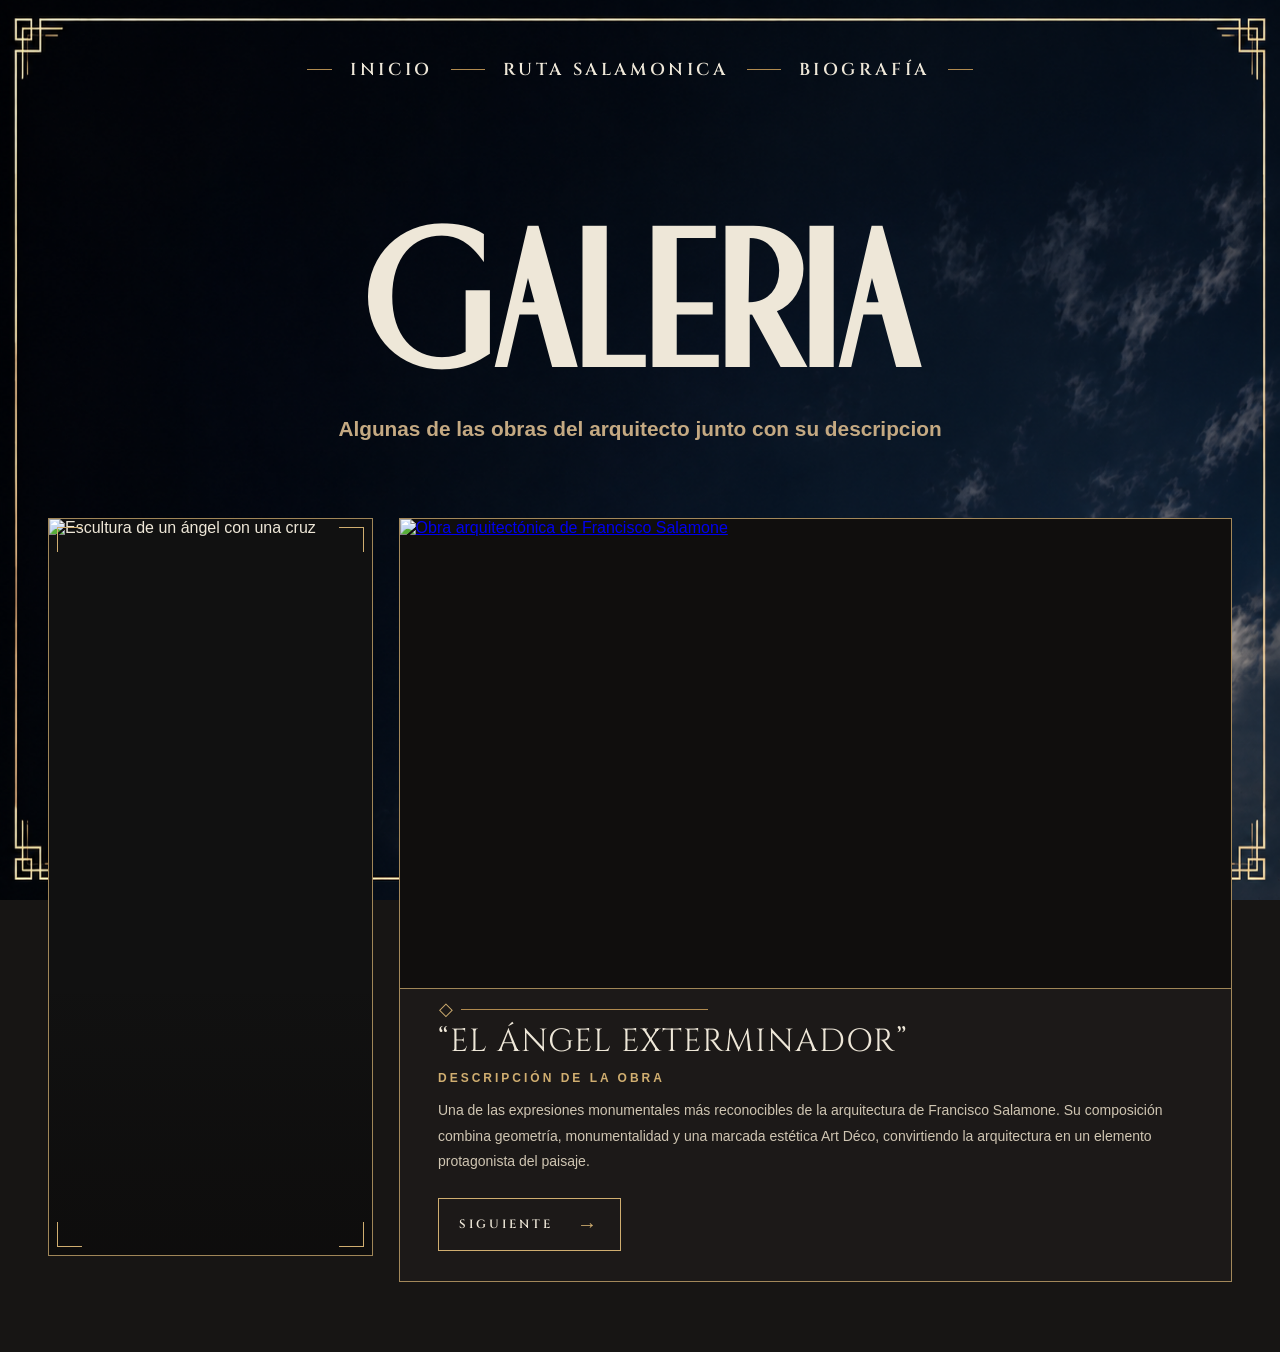
==== galeriaSalamone.html @ 9e05a371 "Add files via upload" ====
<!DOCTYPE html>
<html lang="es">
<head>
    <meta charset="UTF-8">
    <meta name="viewport" content="width=device-width, initial-scale=1.0">
    <!--<link rel="stylesheet" href="./galeriaStyles_ajustada.css">-->
    <title>Galería | Salamone</title>
    
    

    <style>
	
	    
	   
	   
	   	@import url('https://fonts.googleapis.com/css2?family=Cinzel:wght@400;500;600&family=Libre+Baskerville:wght@400&display=swap');
	
	@font-face {
    font-family: "Morrison Regular";
    src: url("./font/Morrison-Regular.otf") format("opentype");
    font-display: swap;
}
:root {
    --fondo: #171514;
    --panel: #1c1918;
    --crema: #eee7d8;
    --crema-suave: #cfc5b2;
    --dorado: #b08a4f;
    --dorado-claro: #d0ae70;
    --borde: rgba(208, 174, 112, .75);
}

* {
    margin: 0;
    padding: 0;
    box-sizing: border-box;
}

html {
    scroll-behavior: smooth;
}

body {
    min-height: 100vh;
    color: var(--crema);
    font-family: 'Montserrat', sans-serif;
    background: var(--fondo) url("./obras/cieloDeco.png") center / cover fixed no-repeat;
      background-size: 100% 100%;
    overflow-x: hidden;
}

.pagina-galeria {
    position: relative;
    width: min(100% - 40px, 1540px);
    min-height: 100vh;
    margin: 0 auto;
    padding: 14px 28px 34px;
    
}

/*.pagina-galeria::before {
    content: "";
    position: absolute;
    inset: 10px;
    border: 1px solid var(--borde);
    pointer-events: none;
    z-index: 20;
}
*/


 .encabezado {
            padding: 70px 0 45px;
            text-align: center;
        }

        .titulo {
	     font-family: "Morrison Regular";
            margin-bottom: 12px;
            font-size: 150px;
	    
        }

        .subtitulo {
            margin-bottom: 20px;
            color: #c4a982;
            font-size: 1.3rem;
        }

        .descripcion {
            max-width: 700px;
            margin: 0 auto;
            color: #ded6c8;
        }

.nav {
    position: relative;
    z-index: 30;
    display: flex;
    align-items: center;
    justify-content: center;
    gap: clamp(28px, 5.5vw, 70px);
    min-height: 110px;
    padding: 20px 24px;
}

.nav a {
    position: relative;
    color: var(--crema);
    text-decoration: none;
    font-family: "Cinzel", serif;
    font-size: clamp(12px, 1.35vw, 20px);
    font-weight: 600;
    letter-spacing: clamp(1px, .28vw, 4px);
    transition: color .3s ease;
}

.nav a::before,
.nav a::after {
    content: "";
    position: absolute;
    top: 50%;
    width: clamp(12px, 2vw, 30px);
    height: 1px;
    background: var(--dorado);
}

.nav a::before {
    right: calc(100% + 18px);
}

.nav a::after {
    left: calc(100% + 18px);
}

.nav a:hover {
    color: #fff;
}















.galeria {
    position: relative;
    z-index: 10;
    display: grid;
    grid-template-columns: minmax(250px, .78fr) minmax(0, 2fr);
    align-items: stretch;
    gap: clamp(16px, 2vw, 28px);
    width: 100%;
    max-width: 1320px;
    margin: 12px auto 0;
}

.panel-escultura {
    position: relative;
    min-width: 0;
    min-height: 0;
    height: clamp(470px, 82vh, 850px);
    overflow: hidden;
    border: 1px solid var(--borde);
    background: #111;
}

.imagen-escultura {
    display: block;
    width: 100%;
    height: 100%;
    object-fit: fill;
    object-position: center 35%;
    transition: transform .8s ease;
}

.panel-escultura:hover .imagen-escultura {
    transform: scale(1.025);
}

.panel-escultura::after {
    content: "";
    position: absolute;
    inset: 0;
    background: linear-gradient(to top, rgba(10, 8, 7, .45), transparent 38%);
    pointer-events: none;
}

.esquina-panel {
    position: absolute;
    z-index: 5;
    width: 25px;
    height: 25px;
    border-color: var(--dorado-claro);
    border-style: solid;
    pointer-events: none;
}

.esquina-superior-izquierda {
    top: 8px;
    left: 8px;
    border-width: 1px 0 0 1px;
}

.esquina-superior-derecha {
    top: 8px;
    right: 8px;
    border-width: 1px 1px 0 0;
}

.esquina-inferior-izquierda {
    bottom: 8px;
    left: 8px;
    border-width: 0 0 1px 1px;
}

.esquina-inferior-derecha {
    right: 8px;
    bottom: 8px;
    border-width: 0 1px 1px 0;
}

.panel-contenido {
    display: grid;
    grid-template-rows: minmax(0, 1fr) auto;
    min-width: 0;
    min-height: 0;
    overflow: hidden;
    border: 1px solid var(--borde);
    background: var(--panel);
}

.imagen-principal {
    position: relative;
    min-width: 0;
    height: clamp(300px, 38vw, 470px);
    overflow: hidden;
    border-bottom: 1px solid var(--borde);
    background: #100e0d;
}

.imagen-principal a {
    display: block;
    width: 100%;
    height: 100%;
}

.imagen-principal img {
    display: block;
    width: 100%;
    height: 100%;
    object-fit: cover;
    object-position: center;
    transition: transform .7s ease;
    object-position: center 15%;
    
}

.imagen-principal:hover img {
    transform: scale(1.02);
}

.informacion-obra {
    position: relative;
    padding: 34px clamp(22px, 3vw, 42px) 30px;
}

.informacion-obra::before {
    content: "";
    position: absolute;
    top: 20px;
    left: clamp(22px, 3vw, 42px);
    width: min(270px, 55%);
    height: 1px;
    background: var(--dorado);
}

.informacion-obra::after {
    content: "◇";
    position: absolute;
    top: 9px;
    left: calc(clamp(22px, 3vw, 42px) - 7px);
    padding: 0 8px;
    color: var(--dorado-claro);
    background: var(--panel);
    font-size: 18px;
}

.titulo-obra h1 {
    margin-bottom: 10px;
    color: var(--crema);
    font-family: 'Cinzel', serif;
    font-size: clamp(25px, 2.5vw, 39px);
    font-weight: 400;
    line-height: 1.2;
    letter-spacing: 1px;
}

.titulo-obra h2 {
    margin-bottom: 13px;
    color: var(--dorado-claro);
    font-size: 12px;
    font-weight: 600;
    letter-spacing: 3px;
}

.descripcion-obra {
    max-width: 850px;
    color: var(--crema-suave);
    font-size: 14px;
    font-weight: 300;
    line-height: 1.8;
}

.boton-siguiente {
    display: inline-flex;
    align-items: center;
    justify-content: center;
    gap: 24px;
    margin-top: 24px;
    padding: 12px 20px;
    border: 1px solid var(--dorado-claro);
    color: var(--crema);
    background: transparent;
    font-family: 'Cinzel', serif;
    font-size: 12px;
    font-weight: 600;
    letter-spacing: 3px;
    text-decoration: none;
    transition: color .3s ease, background .3s ease, border-color .3s ease;
}

.boton-siguiente span {
    color: var(--dorado-claro);
    font-size: 20px;
    transition: transform .3s ease;
}

.boton-siguiente:hover {
    color: var(--fondo);
    background: var(--dorado-claro);
    border-color: var(--dorado-claro);
}

.boton-siguiente:hover span {
    color: var(--fondo);
    transform: translateX(5px);
}

@media (max-width: 900px) {
    .pagina-galeria {
        width: calc(100% - 24px);
        padding: 10px 18px 28px;
    }

    .galeria {
        grid-template-columns: minmax(190px, .7fr) minmax(0, 1.5fr);
        gap: 14px;
    }

    .panel-escultura {
        height: 570px;
    }

    .imagen-principal {
        height: 350px;
    }

    .informacion-obra {
        padding: 32px 22px 24px;
    }

    .titulo-obra h1 {
        font-size: clamp(22px, 3vw, 30px);
    }
}

@media (max-width: 650px) {
    .pagina-galeria {
        width: calc(100% - 14px);
        padding: 8px 12px 22px;
    }

    .navegacion {
        min-height: 75px;
        gap: 14px 25px;
        padding: 18px 8px;
    }

    .navegacion a {
        font-size: 10px;
        letter-spacing: 1px;
    }

    .navegacion a::before,
    .navegacion a::after {
        display: none;
    }

    .galeria {
        grid-template-columns: 1fr;
        gap: 15px;
        margin-top: 12px;
    }

    .panel-escultura {
        height: min(115vw, 500px);
        min-height: 300px;
    }

    .imagen-escultura {
        object-position: center 30%;
    }

    .imagen-principal {
        height: clamp(230px, 65vw, 380px);
    }

    .informacion-obra {
        padding: 34px 20px 24px;
    }

    .titulo-obra h1 {
        font-size: clamp(22px, 6vw, 30px);
    }

    .titulo-obra h2 {
        font-size: 10px;
        letter-spacing: 2px;
    }

    .descripcion-obra {
        font-size: 13px;
    }
}

@media (prefers-reduced-motion: reduce) {
    *,
    *::before,
    *::after {
        scroll-behavior: auto !important;
        transition-duration: .01ms !important;
    }
}

	    
	    
	    
	    
	    
	    
	</style>
</head>

 </head>

<body>
    
    <div class="pagina-galeria">
      
    <nav class="nav">

            <a href="./index.html">INICIO
        </a>

        <a href="./ruta_salamonica.html">
            RUTA SALAMONICA 
        </a>

        <a href="./biografia.html">
            BIOGRAFÍA
        </a>

    </nav>
    
    
    
    
    <header class="encabezado">
<h1 class="titulo">GALERIA</h1>
<h2 class="subtitulo">Algunas de las obras del arquitecto junto con su descripcion</h2>
</header>

        <main class="galeria" id="galeria">
            <section class="panel-escultura" aria-label="Escultura destacada">
                <span class="esquina-panel esquina-superior-izquierda"></span>
                <span class="esquina-panel esquina-superior-derecha"></span>
                <span class="esquina-panel esquina-inferior-izquierda"></span>
                <span class="esquina-panel esquina-inferior-derecha"></span>
                <img
                    src="/home/morena/Downloads/Faceted Stone Guardian with Cross.png"
                    alt="Escultura de un ángel con una cruz"
                    class="imagen-escultura"
                >
            </section>

            <section class="panel-contenido" id="obra">
                <div class="imagen-principal">
                    <a href="/home/morena/Desktop/salamone/obras/rip.jpg" target="_blank" rel="noopener">
                        <img
                            src="/home/morena/Desktop/salamone/obras/rip.jpg"
                            alt="Obra arquitectónica de Francisco Salamone"
                        >
                    </a>
                </div>
		

                <div class="informacion-obra">
                    <div class="titulo-obra">
                        <h1>“EL ÁNGEL EXTERMINADOR”</h1>
                        <h2>DESCRIPCIÓN DE LA OBRA</h2>
                        <p class="descripcion-obra">
                            Una de las expresiones monumentales más reconocibles de la arquitectura de Francisco Salamone. Su composición combina geometría, monumentalidad y una marcada estética Art Déco, convirtiendo la arquitectura en un elemento protagonista del paisaje.
                        </p>
                        <a class="boton-siguiente" href="#galeria">SIGUIENTE <span aria-hidden="true">→</span></a>
                    </div>
                </div>
            </section>
        </main>
    </div>
    <br>
    <br>

    <script>
      document.addEventListener("DOMContentLoaded", function () {
        const tituloObras = [
          "“EL ÁNGEL EXTERMINADOR”",
          "“PORTAL DEL CEMENTERIO”",
          "“MATADERO”"
        ];

        const descripciones = [
          "Una de las expresiones monumentales más reconocibles de la arquitectura de Francisco Salamone. Su composición combina geometría, monumentalidad y una marcada estética Art Déco, convirtiendo la arquitectura en un elemento protagonista del paisaje.",
          "Es una estructura imponente con una cruz monumental, símbolo de la entrada al más allá. Es una manifestación de estilo Art Déco, reconocida a nivel internacional. Esta imponente estructura simboliza el tránsito entre la vida y la muerte.",
          "El Matadero Municipal de Saldungaray fue inaugurado a finales de la década de 1930. Este matadero no solo cumple con su función práctica, sino que también refleja la intención de Salamone de dotar a los edificios utilitarios con un carácter estético distintivo"
	  ];
	  

        const imagesDerecha = [
          "/home/morena/Desktop/salamoneWeb1.2/obras/rip.jpg",
          "./obras/saldun.jpeg",
         "./obras/matadero.jpeg"
        ];

        const imagesIzquierda = [
          "/home/morena/Desktop/salamoneWeb1.2/obras/azul.jpeg",
          "/home/morena/Desktop/salamoneWeb1.2/obras/saldun.jpeg",
          "/home/morena/Desktop/salamoneWeb1.2/obras/azul.jpeg"
        ];

        let indice = 0;

        const imgDerecha = document.querySelector(".imagen-principal img");
        const enlaceDerecha = document.querySelector(".imagen-principal a");
        const imgIzquierda = document.querySelector(".imagen-escultura");
        const boton = document.querySelector(".boton-siguiente");
        const tituloObra = document.querySelector(".titulo-obra h1");
        const descripcion = document.querySelector(".descripcion-obra");

        boton.addEventListener("click", function (evento) {
          evento.preventDefault();

          indice = (indice + 1) % imagesDerecha.length;

          try {
            imgDerecha.src = imagesDerecha[indice];
            enlaceDerecha.href = imagesDerecha[indice];
            imgIzquierda.src = imagesIzquierda[indice];
            tituloObra.textContent = tituloObras[indice];
            descripcion.textContent = descripciones[indice];
            console.log("pressing button | índice: " + indice);
          } catch (error) {
            console.warn("file path error ", error);
          }
        });
      });
    </script>
</body>
</html>
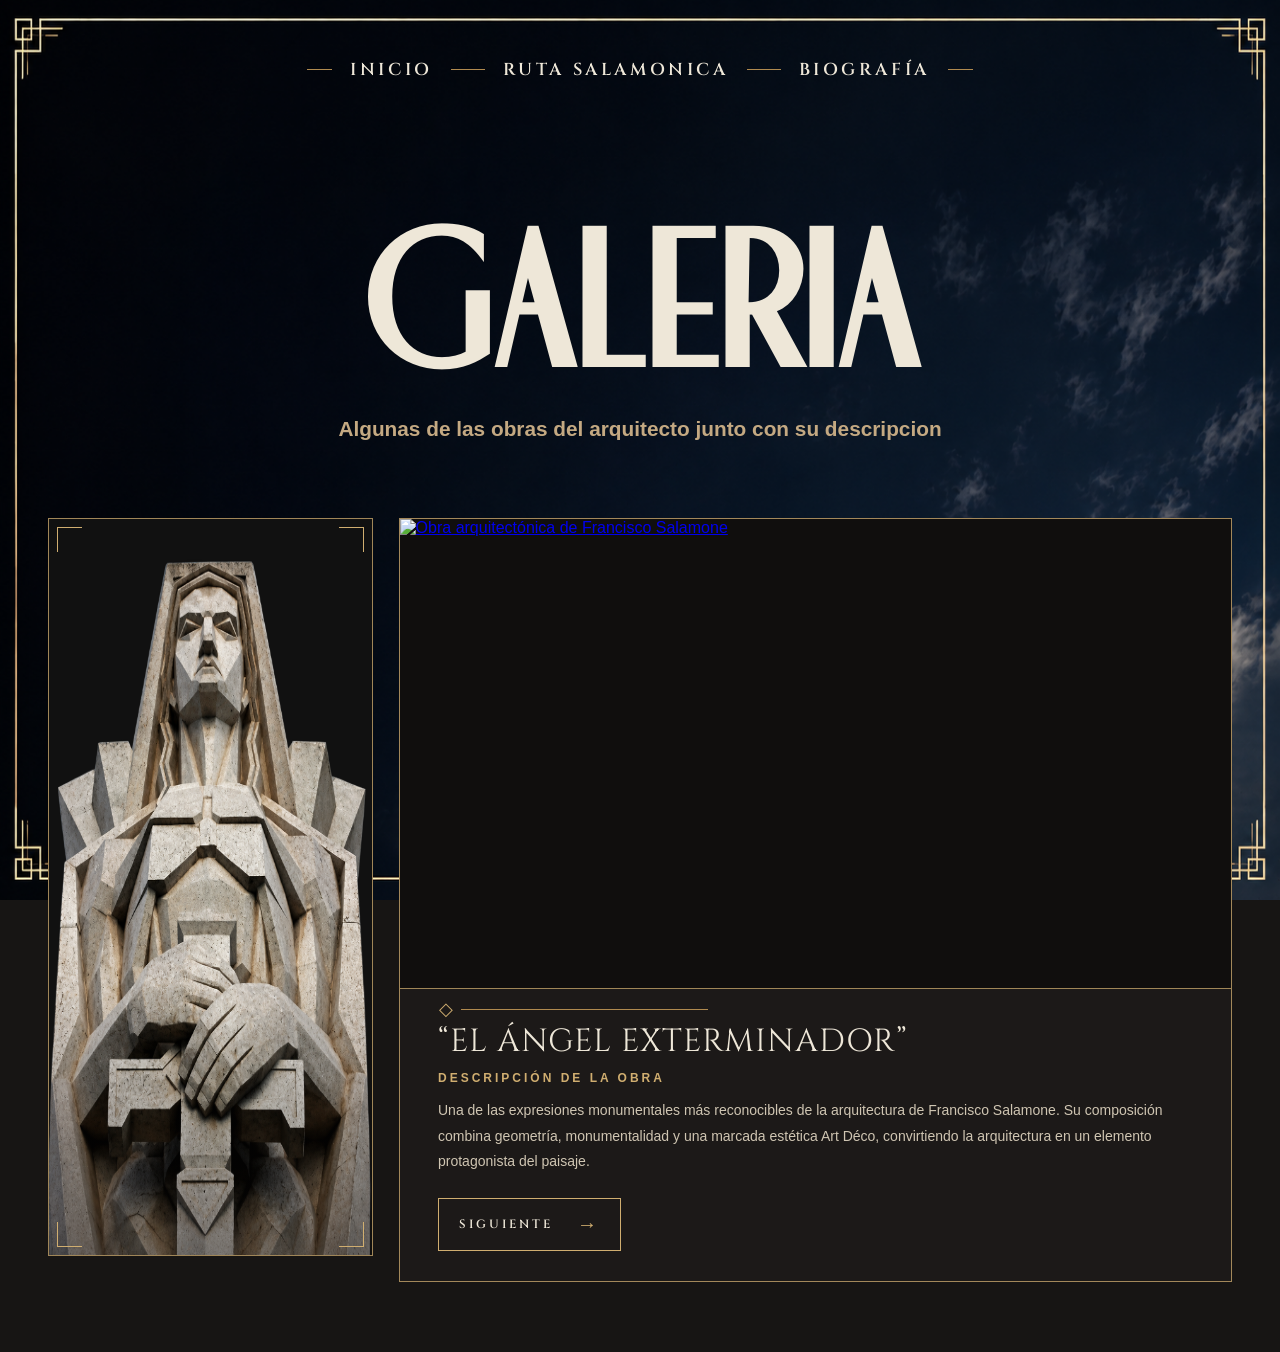
==== commit 5f15dbdb: "Update galeriaSalamone.html" ====
--- a/galeriaSalamone.html
+++ b/galeriaSalamone.html
@@ -496,7 +496,7 @@
                 <span class="esquina-panel esquina-inferior-izquierda"></span>
                 <span class="esquina-panel esquina-inferior-derecha"></span>
                 <img
-                    src="/home/morena/Downloads/Faceted Stone Guardian with Cross.png"
+                    src="./obras/angel.png"
                     alt="Escultura de un ángel con una cruz"
                     class="imagen-escultura"
                 >
@@ -504,7 +504,7 @@
 
             <section class="panel-contenido" id="obra">
                 <div class="imagen-principal">
-                    <a href="/home/morena/Desktop/salamone/obras/rip.jpg" target="_blank" rel="noopener">
+                    <a href="./obras/rip.jpg" target="_blank" rel="noopener">
                         <img
                             src="/home/morena/Desktop/salamone/obras/rip.jpg"
                             alt="Obra arquitectónica de Francisco Salamone"
@@ -545,7 +545,7 @@
 	  
 
         const imagesDerecha = [
-          "/home/morena/Desktop/salamoneWeb1.2/obras/rip.jpg",
+          "./obras/rip.jpg",
           "./obras/saldun.jpeg",
          "./obras/matadero.jpeg"
         ];
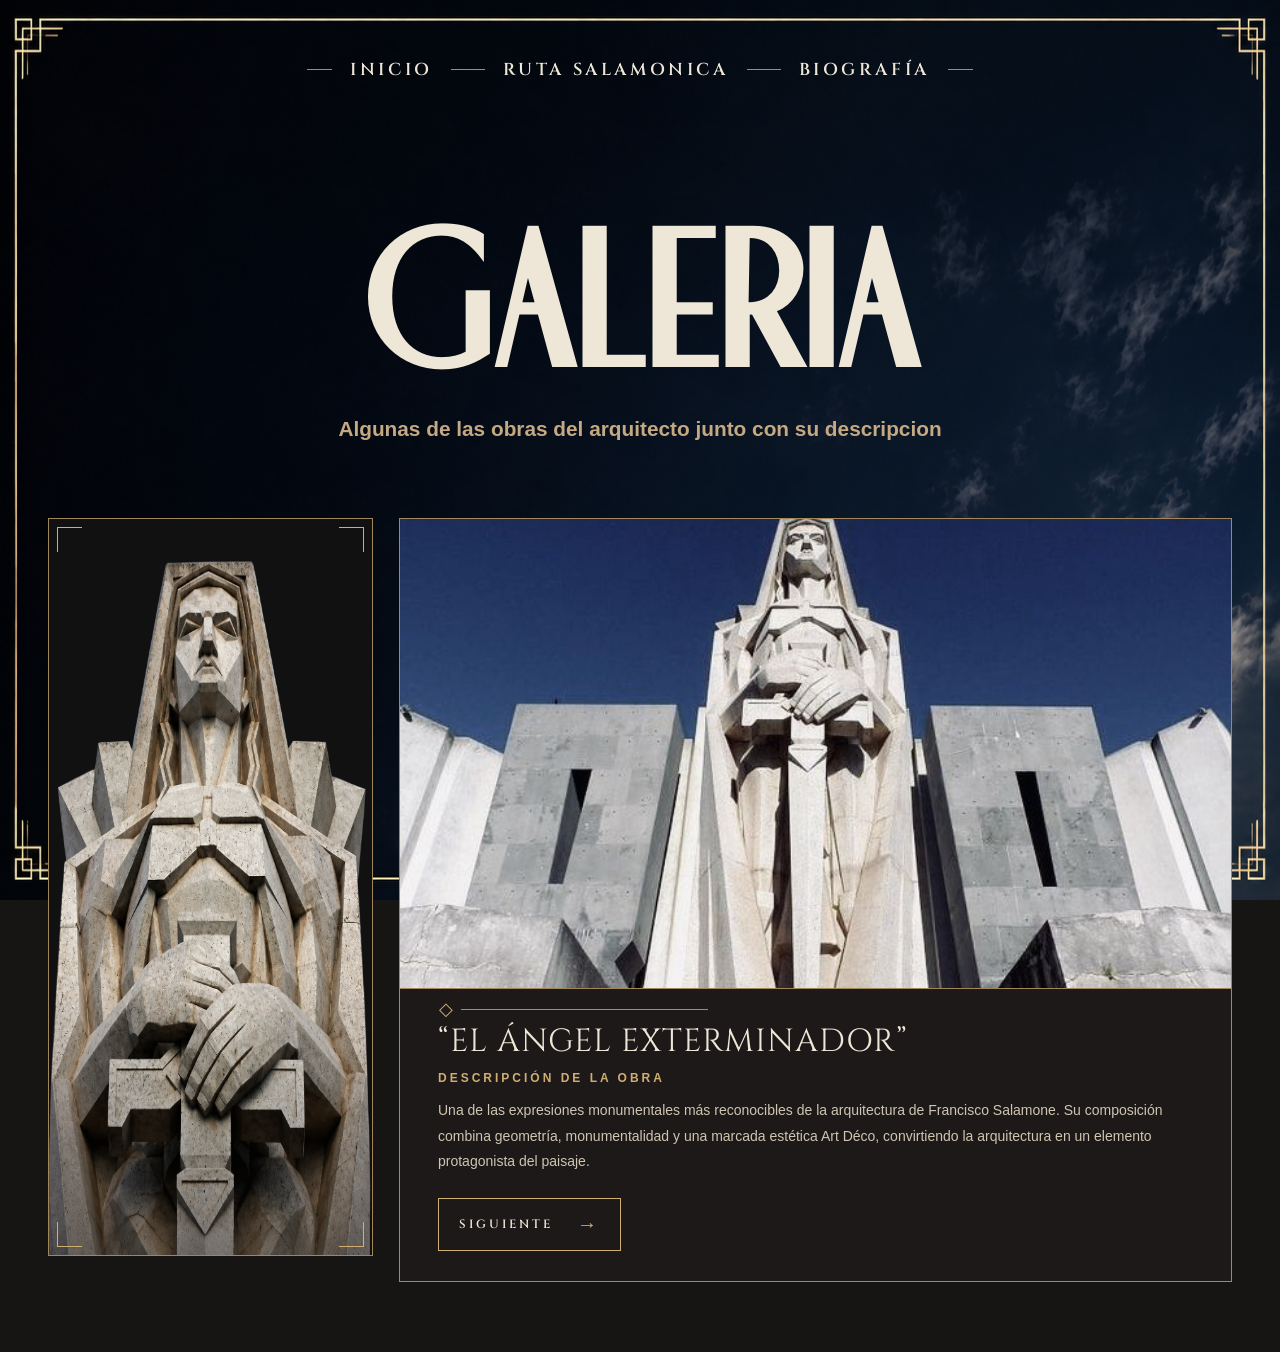
==== commit 284703a8: "Update galeriaSalamone.html" ====
--- a/galeriaSalamone.html
+++ b/galeriaSalamone.html
@@ -506,7 +506,7 @@
                 <div class="imagen-principal">
                     <a href="./obras/rip.jpg" target="_blank" rel="noopener">
                         <img
-                            src="/home/morena/Desktop/salamone/obras/rip.jpg"
+                            src="./obras/rip.jpg"
                             alt="Obra arquitectónica de Francisco Salamone"
                         >
                     </a>
@@ -551,9 +551,9 @@
         ];
 
         const imagesIzquierda = [
-          "/home/morena/Desktop/salamoneWeb1.2/obras/azul.jpeg",
-          "/home/morena/Desktop/salamoneWeb1.2/obras/saldun.jpeg",
-          "/home/morena/Desktop/salamoneWeb1.2/obras/azul.jpeg"
+          "./obras/azul.jpeg",
+          "./obras/saldun.jpeg",
+          "./obras/azul.jpeg"
         ];
 
         let indice = 0;
